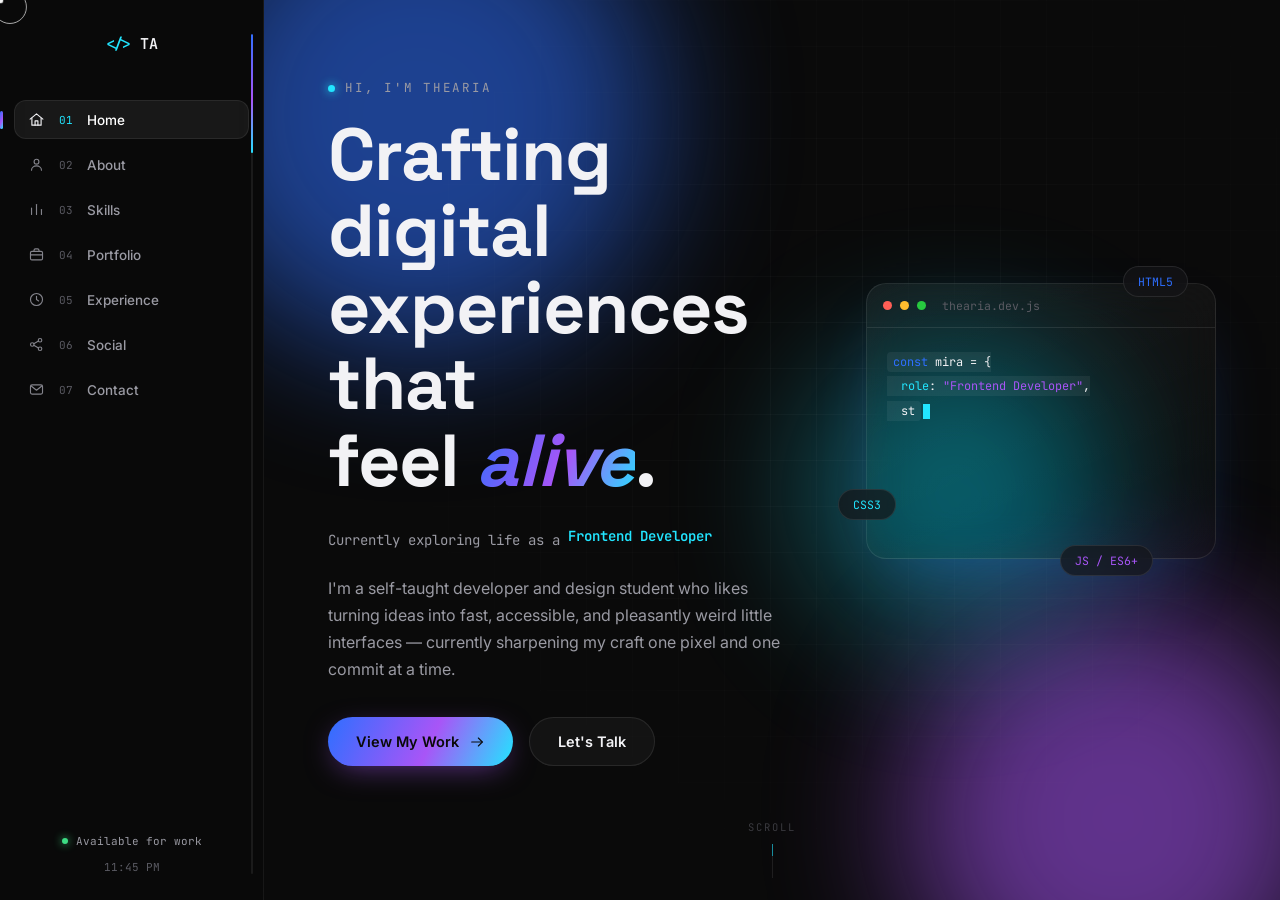
==== thearia-portfolio.html @ 44ace443 "feat: initial commit – v1.0.0 (basic structure & skeleton)" ====
<!DOCTYPE html>
<html lang="en">
<head>
  <meta charset="UTF-8" />
  <meta name="viewport" content="width=device-width, initial-scale=1, viewport-fit=cover" />
  <title>TheAria — Frontend Developer &amp; UI/UX Designer</title>
  <meta name="description" content="Portfolio of TheAria, a student web designer and frontend developer crafting fast, accessible, and pleasantly weird digital interfaces." />

  <!-- Fonts -->
  <link rel="preconnect" href="https://fonts.googleapis.com" />
  <link rel="preconnect" href="https://fonts.gstatic.com" crossorigin />
  <link href="https://fonts.googleapis.com/css2?family=Space+Grotesk:wght@400;500;600;700&family=Inter:wght@400;500;600;700&family=JetBrains+Mono:wght@400;500;600&display=swap" rel="stylesheet" />

  <link rel="stylesheet" href="thearia-portfolio.css" />

  <!-- Inline favicon با حروف TA -->
  <link rel="icon" href="data:image/svg+xml,<svg xmlns=%22http://www.w3.org/2000/svg%22 viewBox=%220 0 32 32%22><rect width=%2232%22 height=%2232%22 rx=%228%22 fill=%22%230A0A0A%22/><text x=%2216%22 y=%2222%22 font-family=%22monospace%22 font-size=%2214%22 fill=%22%2322E5FF%22 text-anchor=%22middle%22>TA</text></svg>" />
</head>
<body>

  <!-- ======================= -->
  <!-- SVG icon sprite (referenced via <use>) -->
  <!-- ======================= -->
  <svg style="display:none" aria-hidden="true">
    <defs>
      <!-- Navigation icons -->
      <symbol id="icon-home" viewBox="0 0 24 24"><path d="M3 11.5 12 4l9 7.5" /><path d="M5.5 10.5V20h13v-9.5" /><path d="M10 20v-6h4v6" /></symbol>
      <symbol id="icon-about" viewBox="0 0 24 24"><circle cx="12" cy="8" r="3.4" /><path d="M5 20c0-3.5 3.2-6 7-6s7 2.5 7 6" /></symbol>
      <symbol id="icon-skills" viewBox="0 0 24 24"><path d="M5 19V10" /><path d="M12 19V5" /><path d="M19 19v-7" /></symbol>
      <symbol id="icon-portfolio" viewBox="0 0 24 24"><rect x="3.5" y="7.5" width="17" height="12" rx="2" /><path d="M8.5 7.5V6a2 2 0 0 1 2-2h3a2 2 0 0 1 2 2v1.5" /><path d="M3.5 12.5h17" /></symbol>
      <symbol id="icon-experience" viewBox="0 0 24 24"><circle cx="12" cy="12" r="8.5" /><path d="M12 7.5V12l3 2" /></symbol>
      <symbol id="icon-social" viewBox="0 0 24 24"><circle cx="6" cy="12" r="2.5" /><circle cx="17" cy="6" r="2.5" /><circle cx="17" cy="18" r="2.5" /><path d="M8.2 10.8 14.8 7.2" /><path d="M8.2 13.2 14.8 16.8" /></symbol>
      <symbol id="icon-contact" viewBox="0 0 24 24"><rect x="3.5" y="5.5" width="17" height="13" rx="2.2" /><path d="M4.5 7 12 13l7.5-6" /></symbol>
      <!-- UI icons -->
      <symbol id="icon-arrow-right" viewBox="0 0 24 24"><path d="M4 12h16" /><path d="M14 6l6 6-6 6" /></symbol>
      <symbol id="icon-external" viewBox="0 0 24 24"><path d="M9 6h-3a2 2 0 0 0-2 2v9a2 2 0 0 0 2 2h9a2 2 0 0 0 2-2v-3" /><path d="M11 13 20 4" /><path d="M14 4h6v6" /></symbol>
      <symbol id="icon-chevron-left" viewBox="0 0 24 24"><path d="M15 5 8 12l7 7" /></symbol>
      <symbol id="icon-chevron-right" viewBox="0 0 24 24"><path d="M9 5l7 7-7 7" /></symbol>
      <symbol id="icon-send" viewBox="0 0 24 24"><path d="M4 12 20 4l-7 16-2.5-6.5z" /><path d="M11.5 13.5 20 4" /></symbol>
      <!-- Social glyphs (solid icons with class="icon-solid") -->
      <symbol id="icon-github" viewBox="0 0 24 24"><path class="icon-solid" d="M12 3.2c-5 0-9 4-9 9 0 4 2.6 7.4 6.2 8.6.5.1.6-.2.6-.5v-1.9c-2.6.6-3.1-1.1-3.1-1.1-.4-1-1-1.3-1-1.3-.9-.6.1-.6.1-.6 1 .1 1.5 1 1.5 1 .9 1.5 2.3 1.1 2.9.8.1-.6.3-1.1.6-1.4-2-.2-4.2-1-4.2-4.5 0-1 .3-1.8 1-2.5-.1-.2-.4-1.2.1-2.5 0 0 .8-.3 2.7 1 .8-.2 1.6-.3 2.5-.3s1.7.1 2.5.3c1.9-1.3 2.7-1 2.7-1 .5 1.3.2 2.3.1 2.5.6.7 1 1.5 1 2.5 0 3.5-2.2 4.3-4.2 4.5.3.3.6.9.6 1.8v2.6c0 .3.1.6.6.5 3.6-1.2 6.2-4.6 6.2-8.6 0-5-4-9-9-9z"/></symbol>
      <symbol id="icon-linkedin" viewBox="0 0 24 24"><rect x="3.5" y="3.5" width="17" height="17" rx="3" /><path d="M7.8 10.2v6.3" /><circle class="icon-solid" cx="7.8" cy="7.4" r="0.9" /><path d="M11.6 16.5v-3.8c0-1.5 1-2.5 2.3-2.5 1.3 0 2.1 1 2.1 2.5v3.8" /><path d="M11.6 10.2v6.3" /></symbol>
      <symbol id="icon-instagram" viewBox="0 0 24 24"><rect x="3.5" y="3.5" width="17" height="17" rx="5" /><circle cx="12" cy="12" r="4" /><circle class="icon-solid" cx="16.8" cy="7.2" r="1" /></symbol>
      <symbol id="icon-telegram" viewBox="0 0 24 24"><circle cx="12" cy="12" r="9" /><path d="M6.5 12.2 17 7.8 14.2 17l-3-3.4-3.6-1.4z" /><path d="M10.6 13.7 17 7.8" /></symbol>
      <symbol id="icon-x" viewBox="0 0 24 24"><path d="M5 5l14 14" /><path d="M19 5 5 19" /></symbol>
      <symbol id="icon-behance" viewBox="0 0 24 24"><rect x="3" y="8.5" width="8" height="7.5" rx="1.5" /><path d="M3 11.8h6" /><path d="M13 16h7.5" /><path d="M13 12.3h6.2" /><path d="M14.6 12.3c.3-1.4 1.5-2.3 3-2.3 1.8 0 3 1.2 3.2 3" /><path d="M14.5 13.5c0 1.7 1.3 2.9 3 2.9 1.3 0 2.3-.6 2.8-1.6" /></symbol>
      <symbol id="icon-dribbble" viewBox="0 0 24 24"><circle cx="12" cy="12" r="8.5" /><path d="M4.5 9.8c4.6 1.5 9.7 1.5 14.6-.4" /><path d="M9 4.2c2.4 3.4 3.8 7.8 3.6 15.4" /><path d="M5 18.4c2.8-3.6 6.8-5 12.8-3.6" /></symbol>
      <symbol id="icon-mail" viewBox="0 0 24 24"><rect x="3" y="5.5" width="18" height="13" rx="2" /><path d="M4 7 12 13l8-6" /></symbol>
    </defs>
  </svg>

  <!-- ======================= -->
  <!-- Custom cursor (fine pointers only) -->
  <!-- ======================= -->
  <div class="cursor-dot" id="cursorDot" aria-hidden="true"></div>
  <div class="cursor-ring" id="cursorRing" aria-hidden="true"></div>

  <!-- ======================= -->
  <!-- Fixed vertical navigation -->
  <!-- ======================= -->
  <nav class="side-nav" aria-label="Section navigation">
    <a href="#home" class="nav-brand" data-goto="0" aria-label="Back to top">
      <span class="brand-mark" aria-hidden="true">&lt;/&gt;</span>
      <span class="brand-name">TA</span>
    </a>

    <ul class="nav-list" role="list">
      <li><button class="nav-link is-active" data-goto="0" aria-current="true">
        <svg class="nav-icon" aria-hidden="true"><use href="#icon-home"></use></svg>
        <span class="nav-index">01</span><span class="nav-label">Home</span>
      </button></li>
      <li><button class="nav-link" data-goto="1">
        <svg class="nav-icon" aria-hidden="true"><use href="#icon-about"></use></svg>
        <span class="nav-index">02</span><span class="nav-label">About</span>
      </button></li>
      <li><button class="nav-link" data-goto="2">
        <svg class="nav-icon" aria-hidden="true"><use href="#icon-skills"></use></svg>
        <span class="nav-index">03</span><span class="nav-label">Skills</span>
      </button></li>
      <li><button class="nav-link" data-goto="3">
        <svg class="nav-icon" aria-hidden="true"><use href="#icon-portfolio"></use></svg>
        <span class="nav-index">04</span><span class="nav-label">Portfolio</span>
      </button></li>
      <li><button class="nav-link" data-goto="4">
        <svg class="nav-icon" aria-hidden="true"><use href="#icon-experience"></use></svg>
        <span class="nav-index">05</span><span class="nav-label">Experience</span>
      </button></li>
      <li><button class="nav-link" data-goto="5">
        <svg class="nav-icon" aria-hidden="true"><use href="#icon-social"></use></svg>
        <span class="nav-index">06</span><span class="nav-label">Social</span>
      </button></li>
      <li><button class="nav-link" data-goto="6">
        <svg class="nav-icon" aria-hidden="true"><use href="#icon-contact"></use></svg>
        <span class="nav-index">07</span><span class="nav-label">Contact</span>
      </button></li>
    </ul>

    <div class="nav-foot">
      <div class="status-pill"><span class="status-dot"></span>Available for work</div>
      <div class="local-time"><span id="localTime">--:--</span></div>
    </div>

    <div class="nav-progress" aria-hidden="true"><span class="nav-progress-fill" id="navProgressFill"></span></div>
  </nav>

  <!-- ======================= -->
  <!-- Section viewport – JS translates .sections-track -->
  <!-- ======================= -->
  <main class="sections-viewport" id="viewport">
    <div class="sections-track" id="track">

      <!-- 01 — HOME -->
      <section class="section hero-section" id="home" data-index="0" aria-label="Home">
        <div class="section-bg hero-bg" aria-hidden="true">
          <span class="mesh-blob blob-a"></span>
          <span class="mesh-blob blob-b"></span>
          <span class="mesh-blob blob-c"></span>
          <span class="grid-overlay"></span>
        </div>

        <div class="section-inner hero-inner no-scrollbar">
          <div class="hero-grid">

            <div class="hero-copy">
              <p class="eyebrow"><span class="eyebrow-dot"></span>Hi, I'm TheAria</p>

              <h1 class="hero-title">
                <span class="reveal-line"><span class="reveal-inner">Crafting digital</span></span>
                <span class="reveal-line"><span class="reveal-inner">experiences that</span></span>
                <span class="reveal-line"><span class="reveal-inner">feel <em class="text-gradient">alive</em>.</span></span>
              </h1>

              <p class="hero-role">
                <span class="hero-role-prefix">Currently exploring life as a</span>
                <span class="role-rotator" id="roleRotator" aria-live="polite">
                  <span class="role-word is-active">Frontend Developer</span>
                  <span class="role-word">UI/UX Designer</span>
                  <span class="role-word">Creative Coder</span>
                  <span class="role-word">CS Student</span>
                </span>
              </p>

              <p class="hero-desc">I'm a self-taught developer and design student who likes turning ideas into fast, accessible, and pleasantly weird little interfaces — currently sharpening my craft one pixel and one commit at a time.</p>

              <div class="hero-actions">
                <button class="btn btn-primary" data-goto="3">
                  <span>View My Work</span>
                  <svg class="btn-icon" aria-hidden="true"><use href="#icon-arrow-right"></use></svg>
                </button>
                <button class="btn btn-ghost" data-goto="6"><span>Let's Talk</span></button>
              </div>
            </div>

            <div class="hero-visual">
              <div class="code-card glass">
                <div class="code-card-head">
                  <span class="win-dot dot-red"></span><span class="win-dot dot-yellow"></span><span class="win-dot dot-green"></span>
                  <span class="code-card-title">thearia.dev.js</span>
                </div>
                <pre class="code-body"><code id="typedCode"></code><span class="code-cursor" id="codeCursor"></span></pre>
              </div>
              <span class="floating-tag tag-a">HTML5</span>
              <span class="floating-tag tag-b">CSS3</span>
              <span class="floating-tag tag-c">JS / ES6+</span>
            </div>

          </div>

          <div class="scroll-hint">
            <span>Scroll</span>
            <div class="scroll-hint-track"><div class="scroll-hint-dot"></div></div>
          </div>
        </div>
      </section>

      <!-- 02 — ABOUT -->
      <section class="section about-section" id="about" data-index="1" aria-label="About">
        <div class="section-bg about-bg" aria-hidden="true"><span class="soft-glow glow-purple"></span></div>

        <div class="section-inner about-inner no-scrollbar">
          <div class="section-head reveal-up">
            <span class="eyebrow">02 — About</span>
            <h2 class="section-title">Student. Designer. <span class="text-gradient">Builder.</span></h2>
          </div>

          <div class="about-grid">
            <div class="about-portrait reveal-up">
              <div class="portrait-frame glass">
                <span class="portrait-glow" aria-hidden="true"></span>
                <span class="portrait-initials">TA</span>
              </div>
              <ul class="about-meta">
                <li><span>Based in</span><strong>Remote, working worldwide</strong></li>
                <li><span>Studying</span><strong>B.Sc. Computer Science</strong></li>
                <li><span>Focus</span><strong>Frontend Dev &amp; UI/UX</strong></li>
              </ul>
            </div>

            <div class="about-copy reveal-up">
              <p>I picked up my first line of HTML at 16, trying to rebuild the homepage of a tiny indie game I loved — badly, at first, but I was hooked. What started as curiosity turned into hundreds of hours of late-night tutorials, broken layouts, and the particular joy of finally centering a <code>div</code>.</p>
              <p>Today I'm a Computer Science student who treats every project as a small design problem worth obsessing over: the easing curve on a hover state, the contrast ratio on a label, the way a page should feel as much as it should function. My goal is simple — become a frontend engineer who thinks like a designer, then eventually build a small studio of my own.</p>

              <div class="about-stats">
                <div class="stat">
                  <span class="stat-value"><span class="stat-num" data-count="2">0</span>+</span>
                  <span class="stat-label">Years coding</span>
                </div>
                <div class="stat">
                  <span class="stat-value"><span class="stat-num" data-count="15">0</span>+</span>
                  <span class="stat-label">Projects shipped</span>
                </div>
                <div class="stat">
                  <span class="stat-value"><span class="stat-num" data-count="3">0</span></span>
                  <span class="stat-label">Hackathons joined</span>
                </div>
                <div class="stat">
                  <span class="stat-value"><span class="stat-num" data-count="100">0</span>%</span>
                  <span class="stat-label">Curiosity-driven</span>
                </div>
              </div>
            </div>
          </div>
        </div>
      </section>

      <!-- 03 — SKILLS -->
      <section class="section skills-section" id="skills" data-index="2" aria-label="Skills">
        <div class="section-bg skills-bg" aria-hidden="true"><span class="soft-glow glow-blue"></span></div>

        <div class="section-inner skills-inner no-scrollbar">
          <div class="section-head reveal-up">
            <span class="eyebrow">03 — Skills</span>
            <h2 class="section-title">Tools I reach for <span class="text-gradient">daily.</span></h2>
          </div>

          <div class="skills-grid">
            <div class="skill-group glass reveal-up">
              <h3 class="skill-group-title">Development</h3>
              <div class="skill-row" data-level="95"><div class="skill-row-top"><span>HTML</span><span class="skill-pct">95%</span></div><div class="skill-track"><div class="skill-fill"></div></div></div>
              <div class="skill-row" data-level="92"><div class="skill-row-top"><span>CSS</span><span class="skill-pct">92%</span></div><div class="skill-track"><div class="skill-fill"></div></div></div>
              <div class="skill-row" data-level="88"><div class="skill-row-top"><span>JavaScript</span><span class="skill-pct">88%</span></div><div class="skill-track"><div class="skill-fill"></div></div></div>
              <div class="skill-row" data-level="80"><div class="skill-row-top"><span>React</span><span class="skill-pct">80%</span></div><div class="skill-track"><div class="skill-fill"></div></div></div>
              <div class="skill-row" data-level="90"><div class="skill-row-top"><span>Responsive Design</span><span class="skill-pct">90%</span></div><div class="skill-track"><div class="skill-fill"></div></div></div>
            </div>

            <div class="skill-group glass reveal-up">
              <h3 class="skill-group-title">Design</h3>
              <div class="skill-row" data-level="85"><div class="skill-row-top"><span>UI / UX Design</span><span class="skill-pct">85%</span></div><div class="skill-track"><div class="skill-fill"></div></div></div>
              <div class="skill-row" data-level="88"><div class="skill-row-top"><span>Figma</span><span class="skill-pct">88%</span></div><div class="skill-track"><div class="skill-fill"></div></div></div>
              <div class="skill-row" data-level="78"><div class="skill-row-top"><span>Web Animations</span><span class="skill-pct">78%</span></div><div class="skill-track"><div class="skill-fill"></div></div></div>

              <h3 class="skill-group-title skill-group-title-spaced">Language</h3>
              <div class="lang-badge">
                <span class="lang-name">English</span>
                <span class="lang-level">Fluent · C1</span>
              </div>
              <p class="lang-note">Comfortable documenting code, writing UX copy, and collaborating with international teams in English.</p>
            </div>

            <div class="skill-group glass skill-group-note reveal-up">
              <h3 class="skill-group-title">Currently leveling up</h3>
              <p>Three.js fundamentals, advanced GSAP timelines, accessible animation patterns, and shipping production-ready React components.</p>
              <div class="note-tags">
                <span>Three.js</span><span>GSAP</span><span>a11y</span><span>Design Systems</span>
              </div>
            </div>
          </div>
        </div>
      </section>

      <!-- 04 — PORTFOLIO -->
      <section class="section portfolio-section" id="portfolio" data-index="3" aria-label="Portfolio">
        <div class="section-bg portfolio-bg" aria-hidden="true"><span class="soft-glow glow-cyan"></span></div>

        <div class="section-inner portfolio-inner no-scrollbar">
          <div class="section-head reveal-up portfolio-head">
            <div>
              <span class="eyebrow">04 — Portfolio</span>
              <h2 class="section-title">Selected <span class="text-gradient">work.</span></h2>
            </div>
            <div class="portfolio-controls">
              <button class="carousel-btn" id="prevProject" aria-label="Previous project"><svg aria-hidden="true"><use href="#icon-chevron-left"></use></svg></button>
              <button class="carousel-btn" id="nextProject" aria-label="Next project"><svg aria-hidden="true"><use href="#icon-chevron-right"></use></svg></button>
            </div>
          </div>

          <div class="portfolio-track no-scrollbar" id="portfolioTrack">

            <article class="project-card glass reveal-up">
              <div class="project-thumb thumb-1">
                <div class="mock-window">
                  <div class="mock-topbar"><span></span><span></span><span></span></div>
                  <div class="mock-body">
                    <div class="mock-block b-hero"></div>
                    <div class="mock-block b-line"></div>
                    <div class="mock-block b-line short"></div>
                    <div class="mock-block b-btn"></div>
                  </div>
                </div>
                <span class="project-no">01</span>
              </div>
              <div class="project-body">
                <h3>Lumen</h3>
                <p>A SaaS landing page exploring animated gradient meshes and scroll-driven storytelling.</p>
                <ul class="project-tags"><li>HTML</li><li>CSS</li><li>GSAP</li></ul>
                <div class="project-links">
                  <a href="#" class="project-link">Live Demo <svg aria-hidden="true"><use href="#icon-external"></use></svg></a>
                  <a href="#" class="project-link">GitHub <svg aria-hidden="true"><use href="#icon-github"></use></svg></a>
                </div>
              </div>
            </article>

            <article class="project-card glass reveal-up">
              <div class="project-thumb thumb-2">
                <div class="mock-window">
                  <div class="mock-topbar"><span></span><span></span><span></span></div>
                  <div class="mock-body grid-body">
                    <div class="mock-block b-card"></div>
                    <div class="mock-block b-card"></div>
                    <div class="mock-block b-card wide"></div>
                    <div class="mock-block b-card"></div>
                  </div>
                </div>
                <span class="project-no">02</span>
              </div>
              <div class="project-body">
                <h3>Pulse</h3>
                <p>A fitness-tracking dashboard concept with live charts, goal rings, and weekly progress views.</p>
                <ul class="project-tags"><li>React</li><li>Chart.js</li><li>Figma</li></ul>
                <div class="project-links">
                  <a href="#" class="project-link">Live Demo <svg aria-hidden="true"><use href="#icon-external"></use></svg></a>
                  <a href="#" class="project-link">GitHub <svg aria-hidden="true"><use href="#icon-github"></use></svg></a>
                </div>
              </div>
            </article>

            <article class="project-card glass reveal-up">
              <div class="project-thumb thumb-3">
                <div class="mock-window">
                  <div class="mock-topbar"><span></span><span></span><span></span></div>
                  <div class="mock-body">
                    <div class="mock-block b-nav"></div>
                    <div class="mock-block b-img"></div>
                    <div class="mock-block b-line"></div>
                    <div class="mock-block b-line short"></div>
                  </div>
                </div>
                <span class="project-no">03</span>
              </div>
              <div class="project-body">
                <h3>Northwind Café</h3>
                <p>A responsive restaurant site with online table booking, built from a Figma file to pixel-accurate code.</p>
                <ul class="project-tags"><li>Responsive</li><li>JavaScript</li><li>Figma</li></ul>
                <div class="project-links">
                  <a href="#" class="project-link">Live Demo <svg aria-hidden="true"><use href="#icon-external"></use></svg></a>
                  <a href="#" class="project-link">GitHub <svg aria-hidden="true"><use href="#icon-github"></use></svg></a>
                </div>
              </div>
            </article>

            <article class="project-card glass reveal-up">
              <div class="project-thumb thumb-4">
                <div class="mock-window">
                  <div class="mock-topbar"><span></span><span></span><span></span></div>
                  <div class="mock-body">
                    <div class="mock-block b-sidebar"></div>
                    <div class="mock-block b-panel"></div>
                  </div>
                </div>
                <span class="project-no">04</span>
              </div>
              <div class="project-body">
                <h3>Aurora UI Kit</h3>
                <p>A small component library and design system — tokens, variants, and docs, built in Figma and React.</p>
                <ul class="project-tags"><li>React</li><li>Design Systems</li><li>Storybook</li></ul>
                <div class="project-links">
                  <a href="#" class="project-link">Live Demo <svg aria-hidden="true"><use href="#icon-external"></use></svg></a>
                  <a href="#" class="project-link">GitHub <svg aria-hidden="true"><use href="#icon-github"></use></svg></a>
                </div>
              </div>
            </article>

          </div>
        </div>
      </section>

      <!-- 05 — EXPERIENCE -->
      <section class="section experience-section" id="experience" data-index="4" aria-label="Experience">
        <div class="section-bg experience-bg" aria-hidden="true"><span class="soft-glow glow-purple"></span></div>

        <div class="section-inner experience-inner no-scrollbar">
          <div class="section-head reveal-up">
            <span class="eyebrow">05 — Experience</span>
            <h2 class="section-title">The road <span class="text-gradient">so far.</span></h2>
          </div>

          <div class="timeline">
            <div class="timeline-line" aria-hidden="true"></div>

            <div class="timeline-item reveal-up">
              <span class="timeline-node"></span>
              <div class="timeline-card glass">
                <span class="timeline-date">Late 2023</span>
                <h3>First line of code</h3>
                <p>Started learning HTML &amp; CSS by rebuilding the homepage of an indie game I loved, just to see if I could.</p>
              </div>
            </div>

            <div class="timeline-item reveal-up">
              <span class="timeline-node"></span>
              <div class="timeline-card glass">
                <span class="timeline-date">Spring 2024</span>
                <h3>JavaScript clicked</h3>
                <p>Built my first interactive projects — a to-do app, a quiz game — and started actually enjoying debugging.</p>
              </div>
            </div>

            <div class="timeline-item reveal-up">
              <span class="timeline-node"></span>
              <div class="timeline-card glass">
                <span class="timeline-date">Summer 2024</span>
                <h3>First hackathon win</h3>
                <p>Took home a "Best UI" award at a local student hackathon for a campus-life companion app.</p>
              </div>
            </div>

            <div class="timeline-item reveal-up">
              <span class="timeline-node"></span>
              <div class="timeline-card glass">
                <span class="timeline-date">Late 2024</span>
                <h3>Figma certified, first client</h3>
                <p>Completed an advanced UI/UX certification and shipped my first freelance landing page for a local café.</p>
              </div>
            </div>

            <div class="timeline-item reveal-up">
              <span class="timeline-node"></span>
              <div class="timeline-card glass">
                <span class="timeline-date">2025</span>
                <h3>React &amp; component thinking</h3>
                <p>Started my Computer Science degree and rebuilt my workflow around React, design tokens, and reusable components.</p>
              </div>
            </div>

            <div class="timeline-item is-now reveal-up">
              <span class="timeline-node"></span>
              <div class="timeline-card glass">
                <span class="timeline-date">Now</span>
                <h3>Sharpening motion design</h3>
                <p>Exploring scroll-driven animation, GSAP, and accessible micro-interactions — this very portfolio is part of that practice.</p>
              </div>
            </div>

            <div class="timeline-item is-next reveal-up">
              <span class="timeline-node"></span>
              <div class="timeline-card glass">
                <span class="timeline-date">Next</span>
                <h3>Looking ahead</h3>
                <p>Aiming for a frontend internship or junior role where I can learn from a real product team and keep shipping.</p>
              </div>
            </div>
          </div>
        </div>
      </section>

      <!-- 06 — SOCIAL -->
      <section class="section social-section" id="social" data-index="5" aria-label="Social links">
        <div class="section-bg social-bg" aria-hidden="true"><span class="soft-glow glow-cyan"></span></div>

        <div class="section-inner social-inner no-scrollbar">
          <div class="section-head reveal-up">
            <span class="eyebrow">06 — Elsewhere</span>
            <h2 class="section-title">Find me <span class="text-gradient">online.</span></h2>
          </div>

          <div class="social-grid">
            <a href="#" class="social-card glass card-featured reveal-up">
              <svg class="social-icon" aria-hidden="true"><use href="#icon-github"></use></svg>
              <span class="social-name">GitHub</span>
              <span class="social-handle">@TheAria · code &amp; experiments</span>
            </a>
            <a href="#" class="social-card glass reveal-up">
              <svg class="social-icon" aria-hidden="true"><use href="#icon-linkedin"></use></svg>
              <span class="social-name">LinkedIn</span>
              <span class="social-handle">TheAria</span>
            </a>
            <a href="#" class="social-card glass reveal-up">
              <svg class="social-icon" aria-hidden="true"><use href="#icon-dribbble"></use></svg>
              <span class="social-name">Dribbble</span>
              <span class="social-handle">@TheAria</span>
            </a>
            <a href="#" class="social-card glass reveal-up">
              <svg class="social-icon" aria-hidden="true"><use href="#icon-behance"></use></svg>
              <span class="social-name">Behance</span>
              <span class="social-handle">/TheAria</span>
            </a>
            <a href="#" class="social-card glass reveal-up">
              <svg class="social-icon" aria-hidden="true"><use href="#icon-instagram"></use></svg>
              <span class="social-name">Instagram</span>
              <span class="social-handle">@thearia.codes</span>
            </a>
            <a href="#" class="social-card glass reveal-up">
              <svg class="social-icon" aria-hidden="true"><use href="#icon-x"></use></svg>
              <span class="social-name">X</span>
              <span class="social-handle">@TheAriaDev</span>
            </a>
            <a href="#" class="social-card glass reveal-up">
              <svg class="social-icon" aria-hidden="true"><use href="#icon-telegram"></use></svg>
              <span class="social-name">Telegram</span>
              <span class="social-handle">@TheAria</span>
            </a>
          </div>
        </div>
      </section>

      <!-- 07 — CONTACT -->
      <section class="section contact-section" id="contact" data-index="6" aria-label="Contact">
        <div class="section-bg contact-bg" aria-hidden="true">
          <span class="mesh-blob blob-a small"></span>
          <span class="mesh-blob blob-b small"></span>
        </div>

        <div class="section-inner contact-inner no-scrollbar">
          <div class="contact-grid">
            <div class="contact-intro reveal-up">
              <span class="eyebrow">07 — Contact</span>
              <h2 class="section-title">Let's build something <span class="text-gradient">great.</span></h2>
              <p>Have a project, an opportunity, or just want to talk about clever CSS tricks? My inbox is always open.</p>

              <a href="mailto:hello@thearia.dev" class="contact-email">
                <svg aria-hidden="true"><use href="#icon-mail"></use></svg>
                hello@thearia.dev
              </a>

              <div class="contact-social-row">
                <a href="#" aria-label="GitHub"><svg aria-hidden="true"><use href="#icon-github"></use></svg></a>
                <a href="#" aria-label="LinkedIn"><svg aria-hidden="true"><use href="#icon-linkedin"></use></svg></a>
                <a href="#" aria-label="X (Twitter)"><svg aria-hidden="true"><use href="#icon-x"></use></svg></a>
                <a href="#" aria-label="Instagram"><svg aria-hidden="true"><use href="#icon-instagram"></use></svg></a>
              </div>
            </div>

            <form class="contact-form glass reveal-up" id="contactForm" novalidate>
              <div class="form-row">
                <label for="name">Name</label>
                <input id="name" name="name" type="text" autocomplete="name" required placeholder="Your name" />
              </div>
              <div class="form-row">
                <label for="email">Email</label>
                <input id="email" name="email" type="email" autocomplete="email" required placeholder="you@example.com" />
              </div>
              <div class="form-row">
                <label for="message">Message</label>
                <textarea id="message" name="message" rows="4" required placeholder="Tell me about your project..."></textarea>
              </div>
              <button type="submit" class="btn btn-primary btn-submit" id="submitBtn">
                <span class="btn-submit-label">Send Message</span>
                <svg class="btn-icon" aria-hidden="true"><use href="#icon-send"></use></svg>
              </button>
              <p class="form-status" id="formStatus" role="status" aria-live="polite"></p>
            </form>
          </div>

          <footer class="site-footer">
            <p>Designed &amp; built with by TheAria — © 2026. Crafted in HTML, CSS &amp; vanilla JavaScript.</p>
          </footer>
        </div>
      </section>

    </div>
  </main>

  <script src="./thearia-portfolio.js"></script>
</body>
</html>
---- thearia-portfolio.css ----
/* =================================================================
   MIRA VOSS — PORTFOLIO STYLESHEET
   (به‌روز شده با نام TheAria و رفع آیکون‌ها)
   ================================================================= */

/* ---------- 1. DESIGN TOKENS ---------- */
:root {
  --void: #0A0A0A;
  --charcoal: #161616;
  --surface: #1b1b1f;
  --surface-soft: rgba(255, 255, 255, 0.035);
  --border-glass: rgba(255, 255, 255, 0.09);

  --electric-blue: #2E6FFF;
  --neon-purple: #A855F7;
  --cyan-glow: #22E5FF;

  --text-primary: #F2F2F5;
  --text-muted: #9A9AA3;
  --text-faint: #5B5B63;

  --gradient-main: linear-gradient(115deg, var(--electric-blue) 0%, var(--neon-purple) 55%, var(--cyan-glow) 100%);
  --gradient-soft: linear-gradient(115deg, rgba(46, 111, 255, .18), rgba(168, 85, 247, .16) 55%, rgba(34, 229, 255, .16) 100%);

  --font-display: 'Space Grotesk', 'Segoe UI', sans-serif;
  --font-body: 'Inter', 'Segoe UI', sans-serif;
  --font-mono: 'JetBrains Mono', 'Courier New', monospace;

  --nav-width: 264px;
  --nav-height: 0px;
  --ease: cubic-bezier(.65, 0, .35, 1);
  --vh: 1vh;
}

/* ---------- 2. RESET & BASE ---------- */
*,
*::before,
*::after {
  box-sizing: border-box;
}
html,
body {
  margin: 0;
  padding: 0;
  height: 100%;
  background: var(--void);
  color: var(--text-primary);
  font-family: var(--font-body);
  overflow: hidden;
  -webkit-font-smoothing: antialiased;
}
img,
svg {
  display: block;
  max-width: 100%;
}
ul {
  margin: 0;
  padding: 0;
  list-style: none;
}
a {
  color: inherit;
  text-decoration: none;
}
button {
  font: inherit;
  color: inherit;
  background: none;
  border: none;
  cursor: pointer;
}
h1,
h2,
h3,
p {
  margin: 0;
}
::selection {
  background: var(--neon-purple);
  color: #fff;
}

/* ---------- SVG ICON FIX ---------- */
/* آیکون‌های استروک‌دار (پیش‌فرض) */
svg:not(.icon-solid) path,
svg:not(.icon-solid) circle,
svg:not(.icon-solid) rect {
  fill: none;
  stroke: currentColor;
  stroke-width: 1.6;
  stroke-linecap: round;
  stroke-linejoin: round;
}

/* آیکون‌های solid (مانند گیت‌هاب) */
.icon-solid {
  fill: currentColor !important;
  stroke: none !important;
}

/* خود SVG رنگ را از والد ارث می‌برد */
svg {
  color: inherit;
  flex-shrink: 0;
  width: 20px;
  height: 20px;
}

/* ---------- 3. TYPOGRAPHY ---------- */
.eyebrow {
  display: inline-flex;
  align-items: center;
  gap: 10px;
  font-family: var(--font-mono);
  font-size: 12.5px;
  letter-spacing: .14em;
  text-transform: uppercase;
  color: var(--text-muted);
  margin: 0 0 18px;
}
.eyebrow-dot {
  width: 7px;
  height: 7px;
  border-radius: 50%;
  background: var(--cyan-glow);
  box-shadow: 0 0 10px var(--cyan-glow);
}

.section-title {
  font-family: var(--font-display);
  font-weight: 600;
  font-size: clamp(2.1rem, 4.4vw, 3.4rem);
  line-height: 1.08;
  letter-spacing: -0.01em;
  color: var(--text-primary);
}
.text-gradient {
  background: var(--gradient-main);
  -webkit-background-clip: text;
  background-clip: text;
  color: transparent;
}
.section-head {
  margin-bottom: clamp(28px, 4vh, 48px);
}

p {
  color: var(--text-muted);
  line-height: 1.7;
  font-size: 15.5px;
}
code {
  font-family: var(--font-mono);
  background: rgba(255, 255, 255, .06);
  padding: 2px 6px;
  border-radius: 4px;
  font-size: .9em;
}

/* ---------- 4. BUTTONS & GLASS ---------- */
.glass {
  background: linear-gradient(155deg, rgba(255, 255, 255, .055), rgba(255, 255, 255, .015));
  border: 1px solid var(--border-glass);
  backdrop-filter: blur(20px) saturate(140%);
  -webkit-backdrop-filter: blur(20px) saturate(140%);
  border-radius: 20px;
}

.btn {
  position: relative;
  display: inline-flex;
  align-items: center;
  gap: 10px;
  padding: 15px 28px;
  border-radius: 100px;
  font-family: var(--font-body);
  font-weight: 600;
  font-size: 14.5px;
  cursor: pointer;
  isolation: isolate;
  transition: transform .45s var(--ease), box-shadow .45s var(--ease);
}
.btn-icon {
  width: 16px;
  height: 16px;
  transition: transform .35s var(--ease);
}
.btn-primary {
  color: #0A0A0A;
  background: var(--gradient-main);
  box-shadow: 0 8px 30px -8px rgba(168, 85, 247, .55);
}
.btn-primary:hover {
  transform: translateY(-3px);
  box-shadow: 0 14px 36px -8px rgba(34, 229, 255, .55);
}
.btn-primary:hover .btn-icon {
  transform: translateX(4px);
}
.btn-ghost {
  color: var(--text-primary);
  background: rgba(255, 255, 255, .04);
  border: 1px solid var(--border-glass);
}
.btn-ghost:hover {
  background: rgba(255, 255, 255, .09);
  transform: translateY(-3px);
  border-color: rgba(255, 255, 255, .2);
}
.btn:active {
  transform: translateY(0) scale(.97);
}

/* ---------- 5. CUSTOM CURSOR ---------- */
.cursor-dot,
.cursor-ring {
  position: fixed;
  top: 0;
  left: 0;
  pointer-events: none;
  z-index: 999;
  border-radius: 50%;
  transform: translate(-50%, -50%);
  mix-blend-mode: difference;
}
.cursor-dot {
  width: 7px;
  height: 7px;
  background: #fff;
  transition: opacity .2s;
}
.cursor-ring {
  width: 34px;
  height: 34px;
  border: 1.4px solid rgba(255, 255, 255, .7);
  transition: width .25s var(--ease), height .25s var(--ease), opacity .2s, border-color .25s;
}
.cursor-ring.is-active {
  width: 54px;
  height: 54px;
  border-color: var(--cyan-glow);
}
.has-no-cursor .cursor-dot,
.has-no-cursor .cursor-ring {
  display: none;
}

/* ---------- 6. VERTICAL NAVIGATION ---------- */
.side-nav {
  position: fixed;
  top: 0;
  left: 0;
  width: var(--nav-width);
  height: 100%;
  display: flex;
  flex-direction: column;
  align-items: center;
  padding: 34px 0 26px;
  z-index: 60;
  background: rgba(10, 10, 10, .55);
  border-right: 1px solid rgba(255, 255, 255, .06);
  backdrop-filter: blur(16px);
}
.nav-brand {
  display: flex;
  align-items: center;
  gap: 8px;
  margin-bottom: 46px;
  font-family: var(--font-mono);
  font-weight: 600;
  font-size: 15px;
  transition: opacity .3s;
}
.nav-brand:hover {
  opacity: .7;
}
.brand-mark {
  color: var(--cyan-glow);
}

.nav-list {
  display: flex;
  flex-direction: column;
  gap: 6px;
  width: 100%;
  padding: 0 14px;
}
.nav-link {
  width: 100%;
  display: flex;
  align-items: center;
  gap: 14px;
  padding: 11px 14px;
  border-radius: 12px;
  position: relative;
  color: var(--text-muted);
  transition: color .3s, background .3s;
}
.nav-link:hover {
  color: var(--text-primary);
  background: rgba(255, 255, 255, .04);
}
.nav-icon {
  width: 17px;
  height: 17px;
  flex-shrink: 0;
  opacity: .85;
  color: var(--text-muted);
  transition: color .3s;
}
.nav-index {
  font-family: var(--font-mono);
  font-size: 11px;
  color: var(--text-faint);
}
.nav-label {
  font-size: 13.5px;
  font-weight: 500;
  white-space: nowrap;
}
.nav-link.is-active {
  color: #fff;
  background: rgba(255, 255, 255, .06);
  box-shadow: inset 0 0 0 1px rgba(255, 255, 255, .08);
}
.nav-link.is-active .nav-icon {
  color: var(--cyan-glow);
  opacity: 1;
}
.nav-link.is-active .nav-index {
  color: var(--cyan-glow);
}
.nav-link.is-active::before {
  content: '';
  position: absolute;
  left: -14px;
  top: 50%;
  transform: translateY(-50%);
  width: 3px;
  height: 18px;
  border-radius: 3px;
  background: var(--gradient-main);
}

.nav-foot {
  margin-top: auto;
  display: flex;
  flex-direction: column;
  align-items: center;
  gap: 12px;
  padding: 0 18px;
  width: 100%;
}
.status-pill {
  display: flex;
  align-items: center;
  gap: 8px;
  font-size: 11px;
  color: var(--text-muted);
  font-family: var(--font-mono);
  white-space: nowrap;
}
.status-dot {
  width: 6px;
  height: 6px;
  border-radius: 50%;
  background: #3ddc84;
  box-shadow: 0 0 8px #3ddc84;
  animation: pulse-dot 2.2s ease-in-out infinite;
}
@keyframes pulse-dot {
  0%,
  100% {
    opacity: 1;
  }
  50% {
    opacity: .35;
  }
}
.local-time {
  font-family: var(--font-mono);
  font-size: 11px;
  color: var(--text-faint);
}

.nav-progress {
  position: absolute;
  right: 10px;
  top: 34px;
  bottom: 26px;
  width: 2px;
  background: rgba(255, 255, 255, .07);
  border-radius: 2px;
  overflow: hidden;
}
.nav-progress-fill {
  position: absolute;
  top: 0;
  left: 0;
  width: 100%;
  height: 14.2%;
  background: var(--gradient-main);
  border-radius: 2px;
  transition: transform 1s var(--ease);
  transform: translateY(0);
}

/* ---------- 7. SECTION VIEWPORT / SCROLL ENGINE ---------- */
.sections-viewport {
  position: fixed;
  top: 0;
  left: var(--nav-width);
  bottom: var(--nav-height);
  width: calc(100% - var(--nav-width));
  height: calc(100% - var(--nav-height));
  overflow: hidden;
}
.sections-track {
  width: 100%;
  transition: transform 1.05s var(--ease);
  will-change: transform;
}
.section {
  position: relative;
  width: 100%;
  height: calc(var(--vh, 1vh) * 100);
  display: flex;
  align-items: center;
  justify-content: center;
  overflow: hidden;
}
.section-inner {
  position: relative;
  z-index: 2;
  width: 100%;
  max-width: 1280px;
  margin: 0 auto;
  padding: 0 64px;
  max-height: 100%;
  overflow-y: auto;
  -webkit-overflow-scrolling: touch;
  scroll-behavior: smooth;
}

/* ---------- HIDE ALL SCROLLBARS ---------- */
.section-inner,
.portfolio-track,
.no-scrollbar {
  scrollbar-width: none; /* Firefox */
  -ms-overflow-style: none; /* IE/Edge */
}
.section-inner::-webkit-scrollbar,
.portfolio-track::-webkit-scrollbar,
.no-scrollbar::-webkit-scrollbar {
  display: none; /* Chrome, Safari, Opera */
}

/* decorative backgrounds */
.section-bg {
  position: absolute;
  inset: 0;
  z-index: 0;
  overflow: hidden;
  pointer-events: none;
}
.mesh-blob {
  position: absolute;
  border-radius: 50%;
  filter: blur(70px);
  opacity: .55;
  will-change: transform;
}
.blob-a {
  width: 480px;
  height: 480px;
  background: var(--electric-blue);
  top: -120px;
  left: -80px;
}
.blob-b {
  width: 420px;
  height: 420px;
  background: var(--neon-purple);
  bottom: -140px;
  right: -60px;
}
.blob-c {
  width: 300px;
  height: 300px;
  background: var(--cyan-glow);
  top: 40%;
  left: 55%;
  opacity: .35;
}
.mesh-blob.small {
  transform: scale(.6);
}
.grid-overlay {
  position: absolute;
  inset: 0;
  background-image:
    linear-gradient(rgba(255, 255, 255, .035) 1px, transparent 1px),
    linear-gradient(90deg, rgba(255, 255, 255, .035) 1px, transparent 1px);
  background-size: 46px 46px;
  mask-image: radial-gradient(circle at 60% 40%, rgba(0, 0, 0, .9), transparent 70%);
}
.soft-glow {
  position: absolute;
  width: 600px;
  height: 600px;
  border-radius: 50%;
  filter: blur(110px);
  opacity: .25;
}
.glow-blue {
  background: var(--electric-blue);
  top: -180px;
  right: -120px;
}
.glow-purple {
  background: var(--neon-purple);
  top: 10%;
  left: -200px;
}
.glow-cyan {
  background: var(--cyan-glow);
  bottom: -200px;
  right: 10%;
}

/* ---------- 8. REVEAL ANIMATIONS ---------- */
.reveal-up {
  opacity: 0;
  transform: translateY(34px);
  transition: opacity .8s var(--ease), transform .8s var(--ease);
  transition-delay: calc(var(--ri, 0) * 70ms);
  will-change: opacity, transform;
  backface-visibility: hidden;
}
.reveal-up * {
  opacity: inherit;
  transform: inherit;
}
.section.is-active .reveal-up {
  opacity: 1;
  transform: translateY(0);
}

.reveal-line {
  display: block;
  overflow: hidden;
}
.reveal-inner {
  display: block;
  transform: translateY(110%);
  transition: transform .85s var(--ease);
}
.section.is-active .reveal-inner {
  transform: translateY(0);
}
.hero-section .reveal-line:nth-child(1) .reveal-inner {
  transition-delay: .15s;
}
.hero-section .reveal-line:nth-child(2) .reveal-inner {
  transition-delay: .27s;
}
.hero-section .reveal-line:nth-child(3) .reveal-inner {
  transition-delay: .39s;
}

/* ---------- 9. HERO ---------- */
.hero-inner {
  overflow: scroll;
  padding-top: 6vh;
}
.hero-grid {
  display: grid;
  grid-template-columns: 1.15fr .85fr;
  gap: 64px;
  align-items: center;
}
.hero-title {
  font-family: var(--font-display);
  font-weight: 700;
  font-size: clamp(2.6rem, 6vw, 4.6rem);
  line-height: 1.04;
  letter-spacing: -0.015em;
  margin-bottom: 26px;
}
.hero-role {
  display: flex;
  flex-wrap: wrap;
  align-items: baseline;
  gap: 8px;
  font-family: var(--font-mono);
  font-size: 14px;
  color: var(--text-muted);
  margin-bottom: 22px;
}
.role-rotator {
  position: relative;
  height: 1.4em;
  display: inline-block;
  min-width: 200px;
}
.role-word {
  position: absolute;
  left: 0;
  top: 0;
  white-space: nowrap;
  color: var(--cyan-glow);
  font-weight: 600;
  opacity: 0;
  transform: translateY(14px);
  transition: opacity .5s var(--ease), transform .5s var(--ease);
}
.role-word.is-active {
  opacity: 1;
  transform: translateY(0);
}
.hero-desc {
  max-width: 460px;
  margin-bottom: 34px;
  font-size: 16px;
}
.hero-actions {
  display: flex;
  gap: 16px;
  flex-wrap: wrap;
}

.hero-visual {
  position: relative;
  display: flex;
  justify-content: center;
}
.code-card {
  width: 100%;
  max-width: 380px;
  padding: 0;
  overflow: hidden;
  box-shadow: 0 30px 70px -30px rgba(46, 111, 255, .35);
}
.code-card-head {
  display: flex;
  align-items: center;
  gap: 8px;
  padding: 14px 16px;
  border-bottom: 1px solid var(--border-glass);
}
.win-dot {
  width: 9px;
  height: 9px;
  border-radius: 50%;
}
.dot-red {
  background: #ff5f56;
}
.dot-yellow {
  background: #ffbd2e;
}
.dot-green {
  background: #27c93f;
}
.code-card-title {
  margin-left: 8px;
  font-family: var(--font-mono);
  font-size: 11.5px;
  color: var(--text-faint);
}
.code-body {
  margin: 0;
  padding: 22px 20px 26px;
  font-family: var(--font-mono);
  font-size: 13.2px;
  line-height: 1.85;
  white-space: pre-wrap;
  word-break: break-word;
  min-height: 230px;
}
.code-cursor {
  display: inline-block;
  width: 7px;
  height: 15px;
  background: var(--cyan-glow);
  vertical-align: middle;
  margin-left: 2px;
  animation: blink 1s step-end infinite;
}
@keyframes blink {
  50% {
    opacity: 0;
  }
}
.tok-key {
  color: var(--cyan-glow);
}
.tok-string {
  color: var(--neon-purple);
}
.tok-kw {
  color: var(--electric-blue);
}
.tok-punc {
  color: var(--text-faint);
}
.tok-plain {
  color: var(--text-muted);
}

.floating-tag {
  position: absolute;
  font-family: var(--font-mono);
  font-size: 11.5px;
  padding: 7px 14px;
  border-radius: 100px;
  border: 1px solid var(--border-glass);
  background: rgba(20, 20, 24, .7);
  backdrop-filter: blur(10px);
  animation: float-tag 6s ease-in-out infinite;
}
.tag-a {
  top: -6%;
  right: 8%;
  color: var(--electric-blue);
  animation-delay: 0s;
}
.tag-b {
  bottom: 14%;
  left: -8%;
  color: var(--cyan-glow);
  animation-delay: 1.4s;
}
.tag-c {
  bottom: -6%;
  right: 18%;
  color: var(--neon-purple);
  animation-delay: 2.8s;
}
@keyframes float-tag {
  0%,
  100% {
    transform: translateY(0);
  }
  50% {
    transform: translateY(-12px);
  }
}

.scroll-hint {
  display: flex;
  flex-direction: column;
  align-items: center;
  gap: 10px;
  margin-top: 6vh;
  opacity: .6;
}
.scroll-hint span {
  font-family: var(--font-mono);
  font-size: 10.5px;
  letter-spacing: .18em;
  text-transform: uppercase;
  color: var(--text-faint);
}
.scroll-hint-track {
  width: 1px;
  height: 34px;
  background: rgba(255, 255, 255, .15);
  position: relative;
  overflow: hidden;
}
.scroll-hint-dot {
  position: absolute;
  width: 1px;
  height: 12px;
  background: var(--cyan-glow);
  left: 0;
  top: 0;
  animation: scroll-trickle 1.8s ease-in-out infinite;
}
@keyframes scroll-trickle {
  0% {
    top: -12px;
  }
  100% {
    top: 34px;
  }
}

/* ---------- 10. ABOUT ---------- */
.about-grid {
  display: grid;
  grid-template-columns: .85fr 1.15fr;
  gap: 64px;
  align-items: start;
}
.portrait-frame {
  position: relative;
  width: 100%;
  max-width: 280px;
  aspect-ratio: 1/1;
  display: flex;
  align-items: center;
  justify-content: center;
  margin-bottom: 28px;
  overflow: hidden;
}
.portrait-glow {
  position: absolute;
  width: 140%;
  height: 140%;
  background: var(--gradient-main);
  opacity: .22;
  filter: blur(40px);
  animation: slow-spin 14s linear infinite;
}
@keyframes slow-spin {
  to {
    transform: rotate(360deg);
  }
}
.portrait-initials {
  position: relative;
  font-family: var(--font-display);
  font-size: 5.2rem;
  font-weight: 700;
  background: var(--gradient-main);
  -webkit-background-clip: text;
  background-clip: text;
  color: transparent;
}
.about-meta {
  display: flex;
  flex-direction: column;
  gap: 14px;
  max-width: 280px;
}
.about-meta li {
  display: flex;
  justify-content: space-between;
  gap: 12px;
  font-size: 13px;
  padding-bottom: 12px;
  border-bottom: 1px solid rgba(255, 255, 255, .07);
}
.about-meta li span {
  color: var(--text-faint);
}
.about-meta li strong {
  font-weight: 500;
  text-align: right;
}

.about-copy p {
  margin-bottom: 18px;
  font-size: 15.5px;
}
.about-stats {
  display: grid;
  grid-template-columns: repeat(4, 1fr);
  gap: 18px;
  margin-top: 30px;
}
.stat {
  display: flex;
  flex-direction: column;
  gap: 4px;
}
.stat-value {
  font-family: var(--font-display);
  font-size: clamp(1.6rem, 2.6vw, 2.2rem);
  font-weight: 600;
  color: var(--text-primary);
}
.stat-label {
  font-size: 11.5px;
  color: var(--text-faint);
  letter-spacing: .02em;
}

/* ---------- 11. SKILLS ---------- */
.skills-grid {
  display: grid;
  grid-template-columns: 1fr 1fr 1fr;
  gap: 24px;
  align-items: start;
}
.skill-group {
  padding: 30px 28px;
}
.skill-group-title {
  font-family: var(--font-display);
  font-size: 1.05rem;
  font-weight: 600;
  margin-bottom: 20px;
}
.skill-group-title-spaced {
  margin-top: 28px;
}
.skill-row {
  margin-bottom: 18px;
}
.skill-row:last-child {
  margin-bottom: 0;
}
.skill-row-top {
  display: flex;
  justify-content: space-between;
  font-size: 13px;
  margin-bottom: 8px;
  color: var(--text-muted);
}
.skill-track {
  height: 6px;
  border-radius: 6px;
  background: rgba(255, 255, 255, .07);
  overflow: hidden;
}
.skill-fill {
  height: 100%;
  width: 0%;
  border-radius: 6px;
  background: var(--gradient-main);
  transition: width 1.3s var(--ease);
  box-shadow: 0 0 12px rgba(168, 85, 247, .5);
}
.lang-badge {
  display: flex;
  justify-content: space-between;
  align-items: center;
  padding: 14px 16px;
  border-radius: 12px;
  background: rgba(255, 255, 255, .04);
  border: 1px solid var(--border-glass);
  margin-bottom: 12px;
}
.lang-name {
  font-weight: 600;
}
.lang-level {
  font-family: var(--font-mono);
  font-size: 11.5px;
  color: var(--cyan-glow);
}
.lang-note {
  font-size: 13px;
  line-height: 1.6;
}
.skill-group-note p {
  font-size: 14px;
  margin-bottom: 18px;
}
.note-tags {
  display: flex;
  flex-wrap: wrap;
  gap: 8px;
}
.note-tags span {
  font-family: var(--font-mono);
  font-size: 11px;
  padding: 6px 12px;
  border-radius: 100px;
  border: 1px solid var(--border-glass);
  color: var(--text-muted);
}

/* ---------- 12. PORTFOLIO ---------- */
.portfolio-head {
  display: flex;
  justify-content: space-between;
  align-items: flex-end;
}
.portfolio-controls {
  display: flex;
  gap: 10px;
}
.carousel-btn {
  width: 42px;
  height: 42px;
  border-radius: 50%;
  display: flex;
  align-items: center;
  justify-content: center;
  border: 1px solid var(--border-glass);
  background: rgba(255, 255, 255, .03);
  transition: background .3s, transform .3s, border-color .3s;
}
.carousel-btn:hover {
  background: rgba(255, 255, 255, .09);
  border-color: var(--cyan-glow);
  transform: translateY(-2px);
}
.carousel-btn svg {
  width: 17px;
  height: 17px;
}

.portfolio-track {
  display: flex;
  gap: 24px;
  overflow-x: auto;
  scroll-snap-type: x mandatory;
  padding-bottom: 8px;
  cursor: grab;
  touch-action: pan-x;
}
.portfolio-track:active {
  cursor: grabbing;
}
.project-card {
  flex: 0 0 min(420px, 86vw);
  scroll-snap-align: start;
  overflow: hidden;
  transition: transform .5s var(--ease), box-shadow .5s var(--ease), border-color .5s;
}
.project-card:hover {
  transform: translateY(-8px);
  box-shadow: 0 26px 50px -22px rgba(34, 229, 255, .25);
  border-color: rgba(255, 255, 255, .2);
}
.project-thumb {
  position: relative;
  height: 200px;
  padding: 22px;
  background: linear-gradient(150deg, rgba(255, 255, 255, .05), rgba(255, 255, 255, .01));
  border-bottom: 1px solid var(--border-glass);
}
.project-no {
  position: absolute;
  bottom: 14px;
  right: 18px;
  font-family: var(--font-mono);
  font-size: 11px;
  color: var(--text-faint);
}
.mock-window {
  width: 100%;
  height: 100%;
  border-radius: 10px;
  background: rgba(8, 8, 10, .6);
  border: 1px solid rgba(255, 255, 255, .08);
  overflow: hidden;
  transition: transform .5s var(--ease);
}
.project-card:hover .mock-window {
  transform: scale(1.03);
}
.mock-topbar {
  display: flex;
  gap: 5px;
  padding: 9px 11px;
  border-bottom: 1px solid rgba(255, 255, 255, .06);
}
.mock-topbar span {
  width: 6px;
  height: 6px;
  border-radius: 50%;
  background: rgba(255, 255, 255, .18);
}
.mock-body {
  padding: 14px;
  display: flex;
  flex-direction: column;
  gap: 8px;
  height: calc(100% - 28px);
}
.mock-block {
  border-radius: 6px;
  background: var(--gradient-soft);
}
.b-hero {
  height: 46%;
}
.b-line {
  height: 10px;
  width: 80%;
}
.b-line.short {
  width: 45%;
}
.b-btn {
  height: 22px;
  width: 90px;
  border-radius: 100px;
  background: var(--gradient-main);
  opacity: .85;
}
.grid-body {
  display: grid;
  grid-template-columns: 1fr 1fr;
  gap: 8px;
  flex: 1;
}
.b-card {
  border-radius: 8px;
}
.b-card.wide {
  grid-column: span 2;
}
.b-nav {
  height: 18%;
}
.b-img {
  height: 36%;
}
.b-sidebar {
  width: 32%;
  height: 100%;
  position: absolute;
  left: 14px;
  top: 14px;
  bottom: 14px;
}
.b-panel {
  position: absolute;
  left: 38%;
  right: 14px;
  top: 14px;
  bottom: 14px;
}
.thumb-4 .mock-body {
  position: relative;
}

.thumb-1 .mock-block,
.thumb-1 .b-btn {
  filter: hue-rotate(0deg);
}
.thumb-2 .mock-block {
  filter: hue-rotate(40deg);
}
.thumb-3 .mock-block {
  filter: hue-rotate(-30deg);
}
.thumb-4 .mock-block {
  filter: hue-rotate(80deg);
}

.project-body {
  padding: 24px 26px 28px;
}
.project-body h3 {
  font-family: var(--font-display);
  font-size: 1.3rem;
  font-weight: 600;
  margin-bottom: 8px;
}
.project-body p {
  font-size: 13.8px;
  margin-bottom: 16px;
  min-height: 42px;
}
.project-tags {
  display: flex;
  flex-wrap: wrap;
  gap: 8px;
  margin-bottom: 18px;
}
.project-tags li {
  font-family: var(--font-mono);
  font-size: 10.5px;
  padding: 5px 11px;
  border-radius: 100px;
  background: rgba(255, 255, 255, .05);
  color: var(--text-muted);
  border: 1px solid var(--border-glass);
}
.project-links {
  display: flex;
  gap: 18px;
}
.project-link {
  display: flex;
  align-items: center;
  gap: 6px;
  font-size: 13px;
  font-weight: 600;
  color: var(--text-primary);
  transition: color .3s, gap .3s;
}
.project-link svg {
  width: 14px;
  height: 14px;
  transition: transform .3s;
}
.project-link:hover {
  color: var(--cyan-glow);
}
.project-link:hover svg {
  transform: translate(2px, -2px);
}

/* ---------- 13. EXPERIENCE TIMELINE ---------- */
.timeline {
  position: relative;
  padding-left: 36px;
}
.timeline-line {
  position: absolute;
  left: 5px;
  top: 6px;
  bottom: 6px;
  width: 1.4px;
  background: linear-gradient(var(--electric-blue), var(--neon-purple), var(--cyan-glow));
  opacity: .4;
}
.timeline-item {
  position: relative;
  padding-bottom: 22px;
}
.timeline-item:last-child {
  padding-bottom: 0;
}
.timeline-node {
  position: absolute;
  left: -36px;
  top: 6px;
  width: 11px;
  height: 11px;
  border-radius: 50%;
  background: var(--void);
  border: 2px solid var(--cyan-glow);
  box-shadow: 0 0 0 4px rgba(34, 229, 255, .12);
}
.timeline-item.is-now .timeline-node {
  border-color: var(--neon-purple);
  box-shadow: 0 0 0 4px rgba(168, 85, 247, .18);
}
.timeline-item.is-next .timeline-node {
  border-style: dashed;
  border-color: var(--text-faint);
  box-shadow: none;
}
.timeline-card {
  padding: 18px 22px;
  display: flex;
  flex-direction: column;
  gap: 6px;
  max-width: 620px;
}
.timeline-date {
  font-family: var(--font-mono);
  font-size: 11px;
  color: var(--cyan-glow);
  letter-spacing: .04em;
}
.timeline-card h3 {
  font-family: var(--font-display);
  font-size: 1.05rem;
  font-weight: 600;
}
.timeline-card p {
  font-size: 13.8px;
  margin: 0;
}
.timeline-item.is-next .timeline-card {
  opacity: .85;
  border-style: dashed;
}

/* ---------- 14. SOCIAL ---------- */
.social-grid {
  display: grid;
  grid-template-columns: repeat(4, 1fr);
  gap: 18px;
}
.social-card {
  display: flex;
  flex-direction: column;
  gap: 10px;
  padding: 26px 22px;
  position: relative;
  overflow: hidden;
  transition: transform .45s var(--ease), border-color .45s, box-shadow .45s;
}
.social-card::after {
  content: '';
  position: absolute;
  inset: 0;
  opacity: 0;
  background: var(--gradient-soft);
  transition: opacity .45s;
  pointer-events: none;
}
.social-card:hover {
  transform: translateY(-6px);
  border-color: rgba(255, 255, 255, .22);
  box-shadow: 0 20px 40px -22px rgba(46, 111, 255, .4);
}
.social-card:hover::after {
  opacity: 1;
}
.social-icon {
  width: 24px;
  height: 24px;
  color: var(--cyan-glow);
  position: relative;
  z-index: 1;
}
.social-name {
  font-family: var(--font-display);
  font-weight: 600;
  font-size: 1.05rem;
  position: relative;
  z-index: 1;
}
.social-handle {
  font-family: var(--font-mono);
  font-size: 11.5px;
  color: var(--text-faint);
  position: relative;
  z-index: 1;
}
.card-featured {
  grid-column: span 2;
  flex-direction: row;
  align-items: center;
  gap: 18px;
}
.card-featured .social-icon {
  width: 34px;
  height: 34px;
}

/* ---------- 15. CONTACT + FOOTER ---------- */
.contact-grid {
  display: grid;
  grid-template-columns: 1fr 1fr;
  gap: 70px;
  align-items: center;
}
.contact-intro p {
  max-width: 420px;
  margin-bottom: 26px;
  font-size: 15.5px;
}
.contact-email {
  display: inline-flex;
  align-items: center;
  gap: 10px;
  font-family: var(--font-mono);
  font-size: 16px;
  font-weight: 500;
  color: var(--text-primary);
  margin-bottom: 30px;
  padding-bottom: 6px;
  border-bottom: 1px solid var(--border-glass);
  transition: color .3s, border-color .3s;
}
.contact-email svg {
  color: var(--cyan-glow);
  width: 18px;
  height: 18px;
}
.contact-email:hover {
  color: var(--cyan-glow);
  border-color: var(--cyan-glow);
}
.contact-social-row {
  display: flex;
  gap: 14px;
}
.contact-social-row a {
  width: 42px;
  height: 42px;
  border-radius: 50%;
  display: flex;
  align-items: center;
  justify-content: center;
  border: 1px solid var(--border-glass);
  background: rgba(255, 255, 255, .03);
  transition: background .3s, border-color .3s, transform .3s;
}
.contact-social-row a:hover {
  background: rgba(255, 255, 255, .09);
  border-color: var(--cyan-glow);
  transform: translateY(-3px);
}
.contact-social-row svg {
  width: 17px;
  height: 17px;
}

.contact-form {
  padding: 36px;
  display: flex;
  flex-direction: column;
  gap: 18px;
}
.form-row {
  display: flex;
  flex-direction: column;
  gap: 8px;
}
.form-row label {
  font-size: 12px;
  font-family: var(--font-mono);
  color: var(--text-faint);
  letter-spacing: .04em;
}
.form-row input,
.form-row textarea {
  font-family: var(--font-body);
  font-size: 14.5px;
  color: var(--text-primary);
  background: rgba(255, 255, 255, .04);
  border: 1px solid var(--border-glass);
  border-radius: 12px;
  padding: 13px 16px;
  resize: none;
  transition: border-color .3s, background .3s;
}
.form-row input::placeholder,
.form-row textarea::placeholder {
  color: var(--text-faint);
}
.form-row input:focus,
.form-row textarea:focus {
  border-color: var(--cyan-glow);
  background: rgba(255, 255, 255, .06);
  outline: none;
}
.btn-submit {
  justify-content: center;
  margin-top: 6px;
}
.btn-submit:disabled {
  opacity: .6;
  cursor: wait;
  transform: none !important;
}
.form-status {
  min-height: 18px;
  font-size: 13px;
  text-align: center;
  color: var(--cyan-glow);
  margin: 0;
}
.form-status.is-error {
  color: #ff6b6b;
}

.site-footer {
  margin-top: 34px;
  padding-top: 18px;
  border-top: 1px solid rgba(255, 255, 255, .06);
}
.site-footer p {
  font-size: 12.5px;
  color: var(--text-faint);
  text-align: center;
}
.heart {
  color: var(--neon-purple);
}

/* =================================================================
   16. RESPONSIVE
   ================================================================= */
@media (max-width: 1024px) {
  :root {
    --nav-width: 84px;
  }
  .nav-label,
  .nav-index {
    display: none;
  }
  .nav-link {
    justify-content: center;
    padding: 13px;
  }
  .nav-link.is-active::before {
    left: -6px;
  }
  .nav-brand .brand-name {
    display: none;
  }
  .status-pill span:not(.status-dot) {
    display: none;
  }
  .status-pill {
    justify-content: center;
  }
  .local-time {
    display: none;
  }

  .hero-grid {
    grid-template-columns: 1fr;
    gap: 48px;
  }
  .hero-visual {
    order: -1;
    max-width: 380px;
    margin: 0 auto;
  }
  .about-grid {
    grid-template-columns: 1fr;
    gap: 40px;
  }
  .about-portrait {
    display: flex;
    gap: 30px;
    align-items: center;
  }
  .portrait-frame {
    margin-bottom: 0;
    max-width: 160px;
  }
  .skills-grid {
    grid-template-columns: 1fr 1fr;
  }
  .skill-group-note {
    grid-column: span 2;
  }
  .social-grid {
    grid-template-columns: repeat(3, 1fr);
  }
  .card-featured {
    grid-column: span 3;
  }
  .contact-grid {
    grid-template-columns: 1fr;
    gap: 40px;
  }
}

@media (max-width: 640px) {
  :root {
    --nav-width: 0px;
    --nav-height: 64px;
  }

  .side-nav {
    width: 100%;
    height: var(--nav-height);
    flex-direction: row;
    justify-content: space-between;
    align-items: center;
    top: auto;
    bottom: 0;
    padding: 0 8px;
    border-right: none;
    border-top: 1px solid rgba(255, 255, 255, .08);
  }
  .nav-brand {
    display: none;
  }
  .nav-list {
    flex-direction: row;
    justify-content: space-around;
    padding: 0;
    gap: 0;
    height: 100%;
  }
  .nav-link {
    flex-direction: column;
    gap: 4px;
    padding: 8px 6px;
    border-radius: 10px;
  }
  .nav-link.is-active::before {
    left: 50%;
    top: 2px;
    transform: translateX(-50%);
    width: 18px;
    height: 3px;
  }
  .nav-foot,
  .nav-progress {
    display: none;
  }

  .sections-viewport {
    left: 0;
    width: 100%;
  }

  .section-inner {
    padding: 0 22px;
  }
  .hero-inner {
    padding-top: 9vh;
  }
  .hero-grid {
    grid-template-columns: 1fr;
    gap: 34px;
  }
  .hero-title {
    font-size: clamp(2.1rem, 9vw, 2.7rem);
  }
  .hero-visual {
    order: -1;
    max-width: 300px;
  }
  .floating-tag {
    display: none;
  }
  .hero-actions {
    flex-direction: column;
    align-items: stretch;
  }
  .scroll-hint {
    display: none;
  }

  .about-grid {
    grid-template-columns: 1fr;
  }
  .about-portrait {
    flex-direction: column;
    align-items: flex-start;
    gap: 20px;
  }
  .about-stats {
    grid-template-columns: repeat(2, 1fr);
    gap: 22px;
  }

  .skills-grid {
    grid-template-columns: 1fr;
  }
  .skill-group-note {
    grid-column: auto;
  }

  .portfolio-head {
    flex-direction: column;
    align-items: flex-start;
    gap: 16px;
  }

  .social-grid {
    grid-template-columns: repeat(2, 1fr);
  }
  .card-featured {
    grid-column: span 2;
    flex-direction: column;
    align-items: flex-start;
  }

  .contact-grid {
    grid-template-columns: 1fr;
    gap: 34px;
  }
  .contact-form {
    padding: 26px;
  }

  .has-no-cursor {
    cursor: auto;
  }
}

@media (max-width: 380px) {
  .about-stats {
    grid-template-columns: 1fr 1fr;
  }
  .section-title {
    font-size: clamp(1.8rem, 8vw, 2.3rem);
  }
}

/* =================================================================
   17. REDUCED MOTION
   ================================================================= */
@media (prefers-reduced-motion: reduce) {
  * {
    animation-duration: .001ms !important;
    animation-iteration-count: 1 !important;
    transition-duration: .2s !important;
  }
  .sections-track {
    transition: transform .25s linear;
  }
  .reveal-inner,
  .reveal-up {
    transform: none !important;
    opacity: 1 !important;
  }
  .reveal-up * {
    opacity: 1 !important;
    transform: none !important;
  }
  .code-cursor {
    display: none;
  }
  .role-word {
    transition: none !important;
  }
  .role-word:not(.is-active) {
    display: none;
  }
  .role-word.is-active {
    opacity: 1 !important;
    transform: none !important;
    position: relative;
  }
  .role-rotator {
    height: auto;
    min-width: auto;
  }
  .role-rotator .role-word {
    position: relative;
    display: none;
  }
  .role-rotator .role-word.is-active {
    display: inline;
  }
}

.experience-inner {
  padding: 46px 64px;
}
 #icon-home {
  color: #F2F2F5;
  background-color: #F2F2F5;
 }
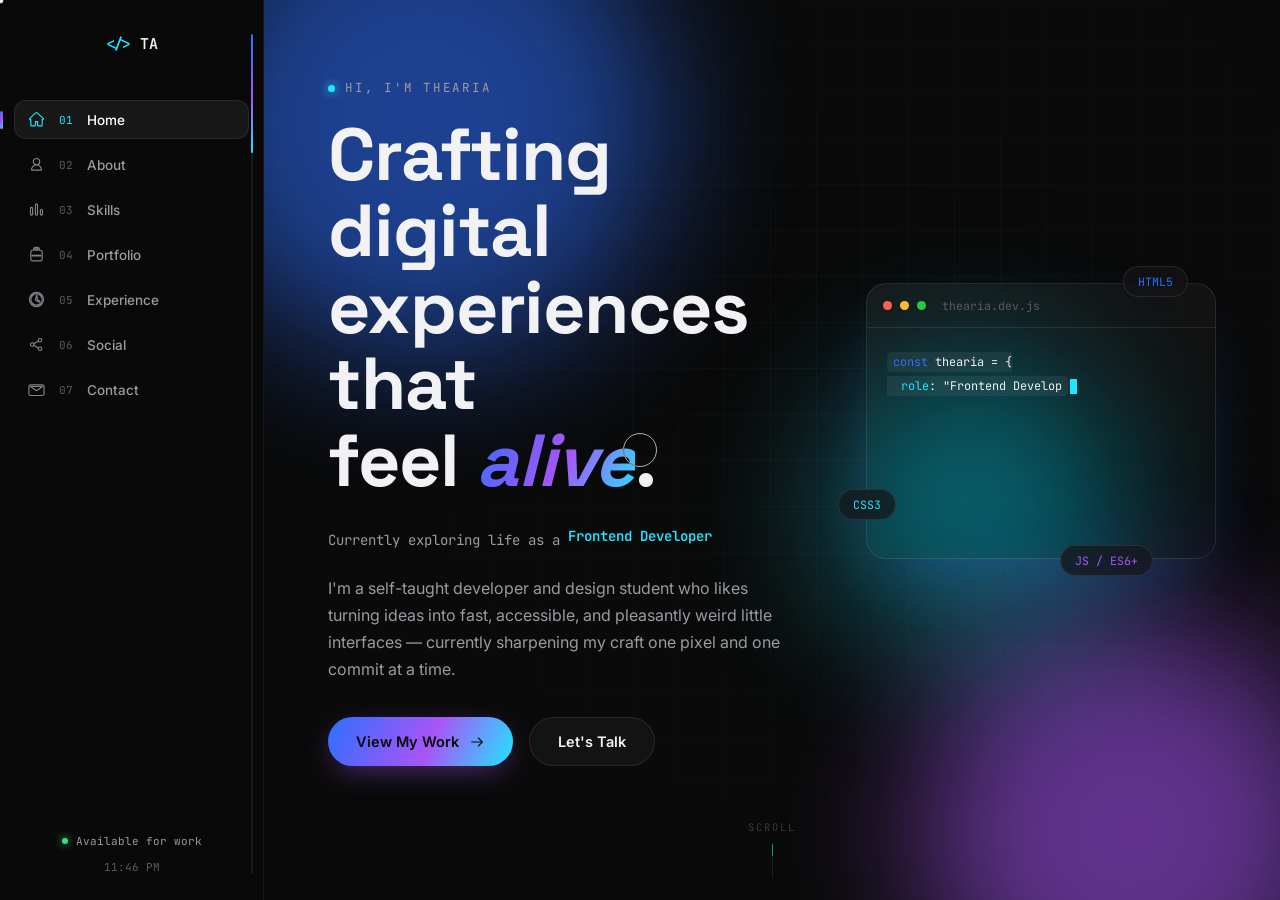
==== commit eadb009c: "Update portfolio homepage" ====
--- a/thearia-portfolio.html
+++ b/thearia-portfolio.html
@@ -1,10 +1,3 @@
-
-
-
-
-
-
-
 <!DOCTYPE html>
 <html lang="en">
 <head>
@@ -23,21 +16,41 @@
   <!-- Inline favicon با حروف TA -->
   <link rel="icon" href="data:image/svg+xml,<svg xmlns=%22http://www.w3.org/2000/svg%22 viewBox=%220 0 32 32%22><rect width=%2232%22 height=%2232%22 rx=%228%22 fill=%22%230A0A0A%22/><text x=%2216%22 y=%2222%22 font-family=%22monospace%22 font-size=%2214%22 fill=%22%2322E5FF%22 text-anchor=%22middle%22>TA</text></svg>" />
 </head>
-<body>
+<body class="has-no-cursor">
 
   <!-- ======================= -->
   <!-- SVG icon sprite (referenced via <use>) -->
   <!-- ======================= -->
   <svg style="display:none" aria-hidden="true">
     <defs>
-      <!-- Navigation icons -->
-      <symbol id="icon-home" viewBox="0 0 24 24"><path d="M3 11.5 12 4l9 7.5" /><path d="M5.5 10.5V20h13v-9.5" /><path d="M10 20v-6h4v6" /></symbol>
-      <symbol id="icon-about" viewBox="0 0 24 24"><circle cx="12" cy="8" r="3.4" /><path d="M5 20c0-3.5 3.2-6 7-6s7 2.5 7 6" /></symbol>
-      <symbol id="icon-skills" viewBox="0 0 24 24"><path d="M5 19V10" /><path d="M12 19V5" /><path d="M19 19v-7" /></symbol>
-      <symbol id="icon-portfolio" viewBox="0 0 24 24"><rect x="3.5" y="7.5" width="17" height="12" rx="2" /><path d="M8.5 7.5V6a2 2 0 0 1 2-2h3a2 2 0 0 1 2 2v1.5" /><path d="M3.5 12.5h17" /></symbol>
-      <symbol id="icon-experience" viewBox="0 0 24 24"><circle cx="12" cy="12" r="8.5" /><path d="M12 7.5V12l3 2" /></symbol>
-      <symbol id="icon-social" viewBox="0 0 24 24"><circle cx="6" cy="12" r="2.5" /><circle cx="17" cy="6" r="2.5" /><circle cx="17" cy="18" r="2.5" /><path d="M8.2 10.8 14.8 7.2" /><path d="M8.2 13.2 14.8 16.8" /></symbol>
-      <symbol id="icon-contact" viewBox="0 0 24 24"><rect x="3.5" y="5.5" width="17" height="13" rx="2.2" /><path d="M4.5 7 12 13l7.5-6" /></symbol>
+      <!-- Navigation icons (solid fill, use fill="currentColor" so color CSS works through <use>) -->
+      <symbol id="icon-home" viewBox="0 0 24 24" fill="currentColor">
+        <path d="M11.03 2.6a1.4 1.4 0 0 1 1.94 0L21.5 10.5a1 1 0 0 1-1.4 1.43L20 11.8V20a1 1 0 0 1-1 1h-4.5a1 1 0 0 1-1-1v-5h-3v5a1 1 0 0 1-1 1H5a1 1 0 0 1-1-1v-8.2l-.1.13a1 1 0 0 1-1.4-1.43z"/>
+      </symbol>
+      <symbol id="icon-about" viewBox="0 0 24 24" fill="currentColor">
+        <path d="M12 3.5a4.5 4.5 0 1 1 0 9 4.5 4.5 0 0 1 0-9zM5 19.5c0-3.87 3.13-7 7-7s7 3.13 7 7a.5.5 0 0 1-.5.5h-13a.5.5 0 0 1-.5-.5z"/>
+      </symbol>
+      <symbol id="icon-skills" viewBox="0 0 24 24" fill="currentColor">
+        <rect x="3.5" y="9" width="3" height="11" rx="1.5"/>
+        <rect x="10.5" y="4" width="3" height="16" rx="1.5"/>
+        <rect x="17.5" y="12" width="3" height="8" rx="1.5"/>
+      </symbol>
+      <symbol id="icon-portfolio" viewBox="0 0 24 24" fill="currentColor">
+        <path d="M8 5a3 3 0 0 1 3-3h2a3 3 0 0 1 3 3v1h1.5A2.5 2.5 0 0 1 20 8.5v10A2.5 2.5 0 0 1 17.5 21h-11A2.5 2.5 0 0 1 4 18.5v-10A2.5 2.5 0 0 1 6.5 6H8zm2 0v1h4V5a1 1 0 0 0-1-1h-2a1 1 0 0 0-1 1zm-4 8v1h12v-1z"/>
+      </symbol>
+      <symbol id="icon-experience" viewBox="0 0 24 24" fill="currentColor">
+        <path d="M12 2a10 10 0 1 1 0 20A10 10 0 0 1 12 2zm0 2a8 8 0 1 0 0 16A8 8 0 0 0 12 4zm0 2.5a1 1 0 0 1 1 1V12l3.2 1.9a1 1 0 0 1-1 1.72L11.5 13.5A1 1 0 0 1 11 12.6V9.5a1 1 0 0 1 1-1z"/>
+      </symbol>
+      <symbol id="icon-social" viewBox="0 0 24 24" fill="currentColor">
+        <circle cx="6" cy="12" r="2.5"/>
+        <circle cx="17" cy="6" r="2.5"/>
+        <circle cx="17" cy="18" r="2.5"/>
+        <line x1="8.2" y1="10.8" x2="14.8" y2="7.2" stroke="currentColor" stroke-width="1.5" stroke-linecap="round"/>
+        <line x1="8.2" y1="13.2" x2="14.8" y2="16.8" stroke="currentColor" stroke-width="1.5" stroke-linecap="round"/>
+      </symbol>
+      <symbol id="icon-contact" viewBox="0 0 24 24" fill="currentColor">
+        <path d="M3.5 5.5A2.2 2.2 0 0 0 1.3 7.7v10.6A2.2 2.2 0 0 0 3.5 20.5h17A2.2 2.2 0 0 0 22.7 18.3V7.7A2.2 2.2 0 0 0 20.5 5.5zm0 2.2 8.5 6 8.5-6z"/>
+      </symbol>
       <!-- UI icons -->
       <symbol id="icon-arrow-right" viewBox="0 0 24 24"><path d="M4 12h16" /><path d="M14 6l6 6-6 6" /></symbol>
       <symbol id="icon-external" viewBox="0 0 24 24"><path d="M9 6h-3a2 2 0 0 0-2 2v9a2 2 0 0 0 2 2h9a2 2 0 0 0 2-2v-3" /><path d="M11 13 20 4" /><path d="M14 4h6v6" /></symbol>
@@ -569,7 +582,7 @@
           </div>
 
           <footer class="site-footer">
-            <p>Designed &amp; built with by TheAria — © 2026. Crafted in HTML, CSS &amp; vanilla JavaScript.</p>
+            <p>Designed &amp; built with ❤️ by TheAria — © 2026. Crafted in HTML, CSS &amp; vanilla JavaScript.</p>
           </footer>
         </div>
       </section>
--- a/thearia-portfolio.css
+++ b/thearia-portfolio.css
@@ -1,13 +1,6 @@
-
-
-
-
-
-
-
 /* =================================================================
-   MIRA VOSS — PORTFOLIO STYLESHEET
-   (به‌روز شده با نام TheAria و رفع آیکون‌ها)
+   THEARIA — PORTFOLIO STYLESHEET
+   (نسخه نهایی با بهبود انیمیشن کانتکت و کاهش زمان تأخیر)
    ================================================================= */
 
 /* ---------- 1. DESIGN TOKENS ---------- */
@@ -89,10 +82,11 @@
 }
 
 /* ---------- SVG ICON FIX ---------- */
-/* آیکون‌های استروک‌دار (پیش‌فرض) */
-svg:not(.icon-solid) path,
-svg:not(.icon-solid) circle,
-svg:not(.icon-solid) rect {
+/* Stroke-based UI icons (arrow, external, chevrons, send, social outline icons) */
+svg:not([fill="currentColor"]) path,
+svg:not([fill="currentColor"]) circle,
+svg:not([fill="currentColor"]) rect,
+svg:not([fill="currentColor"]) line {
   fill: none;
   stroke: currentColor;
   stroke-width: 1.6;
@@ -100,8 +94,33 @@
   stroke-linejoin: round;
 }
 
-/* آیکون‌های solid (مانند گیت‌هاب) */
+/* Solid fill icons (github path, linkedin dot, instagram dot) */
 .icon-solid {
+  fill: currentColor !important;
+  stroke: none !important;
+}
+
+/* Nav icons: the <use> elements reference symbols that have fill="currentColor" set.
+   Force the SVG wrapper to inherit color so fill works correctly. */
+.nav-icon,
+.nav-icon use {
+  color: inherit;
+}
+
+/* Social icons in social section — these are stroke-based symbols */
+.social-icon path,
+.social-icon circle,
+.social-icon rect,
+.social-icon line {
+  stroke: currentColor;
+  fill: none;
+  stroke-width: 1.6;
+  stroke-linecap: round;
+  stroke-linejoin: round;
+}
+
+/* icon-solid paths inside social icons */
+.social-icon .icon-solid {
   fill: currentColor !important;
   stroke: none !important;
 }
@@ -186,7 +205,7 @@
   font-size: 14.5px;
   cursor: pointer;
   isolation: isolate;
-  transition: transform .45s var(--ease), box-shadow .45s var(--ease);
+  transition:box-shadow .45s var(--ease);
 }
 .btn-icon {
   width: 16px;
@@ -316,6 +335,14 @@
   color: var(--text-muted);
   transition: color .3s;
 }
+/* Nav icons use fill="currentColor" symbols; override any inherited stroke rules */
+.nav-icon path,
+.nav-icon circle,
+.nav-icon rect,
+.nav-icon line {
+  fill: currentColor;
+  stroke: none;
+}
 .nav-index {
   font-family: var(--font-mono);
   font-size: 11px;
@@ -537,11 +564,12 @@
 }
 
 /* ---------- 8. REVEAL ANIMATIONS ---------- */
+/* کاهش زمان تأخیر پایه از 70ms به 50ms برای ورود سریع‌تر */
 .reveal-up {
   opacity: 0;
   transform: translateY(34px);
-  transition: opacity .8s var(--ease), transform .8s var(--ease);
-  transition-delay: calc(var(--ri, 0) * 70ms);
+  transition: opacity .5s var(--ease), transform .7s var(--ease);
+  transition-delay: calc(var(--ri, 0) * 15ms);
   will-change: opacity, transform;
   backface-visibility: hidden;
 }
@@ -550,6 +578,51 @@
   transform: inherit;
 }
 .section.is-active .reveal-up {
+  opacity: 1;
+  transform: translateY(0);
+}
+
+/* ---------- SOCIAL SECTION REVEAL (بهبود انیمیشن ورود) ---------- */
+.social-section .reveal-up {
+  opacity: 0;
+  transform: translateY(34px);
+  transition: opacity 0.8s cubic-bezier(.65, 0, .35, 1),
+              transform 0.8s cubic-bezier(.65, 0, .35, 1);
+  transition-delay: calc(var(--ri, 0) * 50ms);
+  will-change: transform, opacity;
+  backface-visibility: hidden;
+}
+.social-section.is-active .reveal-up {
+  opacity: 1;
+  transform: translateY(0);
+}
+
+/* ---------- PORTFOLIO SECTION REVEAL (بهبود انیمیشن ورود کارت‌ها) ---------- */
+.portfolio-section .reveal-up {
+  opacity: 0;
+  transform: translateY(34px);
+  transition: opacity 0.8s cubic-bezier(.65, 0, .35, 1),
+              transform 0.8s cubic-bezier(.65, 0, .35, 1);
+  transition-delay: calc(var(--ri, 0) * 50ms);
+  will-change: transform, opacity;
+  backface-visibility: hidden;
+}
+.portfolio-section.is-active .reveal-up {
+  opacity: 1;
+  transform: translateY(0);
+}
+
+/* ---------- CONTACT SECTION REVEAL (بهبود انیمیشن ورود) ---------- */
+.contact-section .reveal-up {
+  opacity: 0;
+  transform: translateY(34px);
+  transition: opacity 0.8s cubic-bezier(.65, 0, .35, 1),
+              transform 0.8s cubic-bezier(.65, 0, .35, 1);
+  transition-delay: calc(var(--ri, 0) * 50ms);
+  will-change: transform, opacity;
+  backface-visibility: hidden;
+}
+.contact-section.is-active .reveal-up {
   opacity: 1;
   transform: translateY(0);
 }
@@ -762,6 +835,12 @@
   gap: 10px;
   margin-top: 6vh;
   opacity: .6;
+  transition: opacity .6s var(--ease), visibility .6s var(--ease);
+}
+.scroll-hint.is-hidden {
+  opacity: 0;
+  visibility: hidden;
+  pointer-events: none;
 }
 .scroll-hint span {
   font-family: var(--font-mono);
@@ -1199,6 +1278,9 @@
 }
 
 /* ---------- 13. EXPERIENCE TIMELINE ---------- */
+.experience-inner {
+  padding: 46px 64px;
+}
 .timeline {
   position: relative;
   padding-left: 36px;
@@ -1653,6 +1735,7 @@
   }
   .contact-form {
     padding: 26px;
+    gap: 22px;
   }
 
   .has-no-cursor {
@@ -1662,7 +1745,7 @@
 
 @media (max-width: 380px) {
   .about-stats {
-    grid-template-columns: 1fr 1fr;
+    grid-template-columns: 1fr;
   }
   .section-title {
     font-size: clamp(1.8rem, 8vw, 2.3rem);
@@ -1715,12 +1798,4 @@
   .role-rotator .role-word.is-active {
     display: inline;
   }
-}
-
-.experience-inner {
-  padding: 46px 64px;
-}
- #icon-home {
-  color: #F2F2F5;
-  background-color: #F2F2F5;
- }+}
